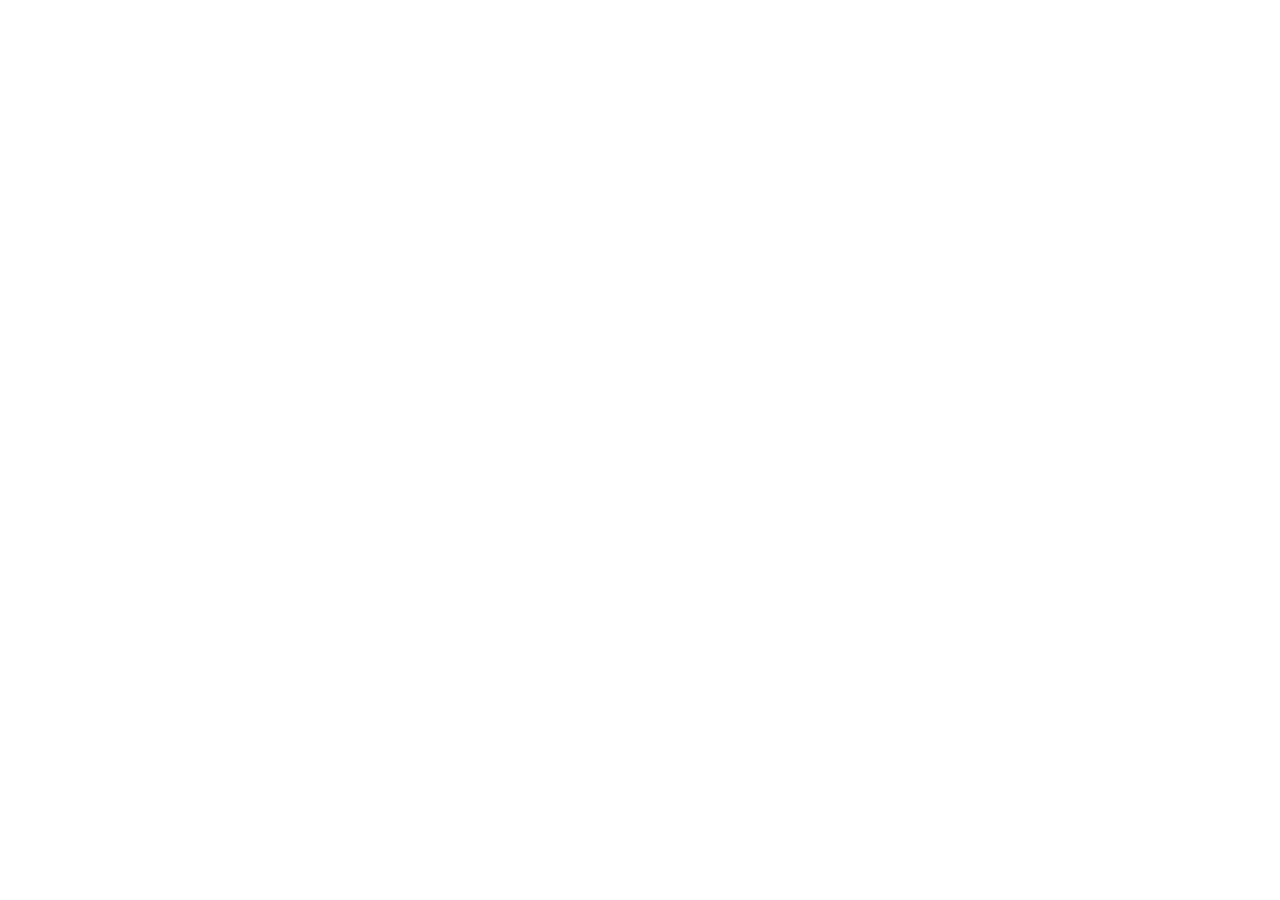
==== index.html @ ccece95f "Rename the app to Spotter Co-Authored-By: Claude Opus 5.5 <noreply@anthropic.com>" ====
<!doctype html>
<html lang="en" data-theme="dark">
<head>
  <meta charset="utf-8">
  <meta name="viewport" content="width=device-width, initial-scale=1, viewport-fit=cover">
  <title>Spotter</title>
  <meta name="description" content="Hypertrophy training log with double progression">
  <meta name="theme-color" content="#262624">
  <meta name="apple-mobile-web-app-capable" content="yes">
  <meta name="mobile-web-app-capable" content="yes">
  <meta name="apple-mobile-web-app-status-bar-style" content="black-translucent">
  <meta name="apple-mobile-web-app-title" content="Spotter">
  <link rel="manifest" href="manifest.webmanifest">
  <link rel="icon" href="icons/icon.svg" type="image/svg+xml">
  <link rel="apple-touch-icon" href="icons/icon-180.png">
  <link rel="stylesheet" href="css/app.css">
</head>
<body>
  <div id="app"></div>
  <script type="module" src="js/app.js"></script>
</body>
</html>
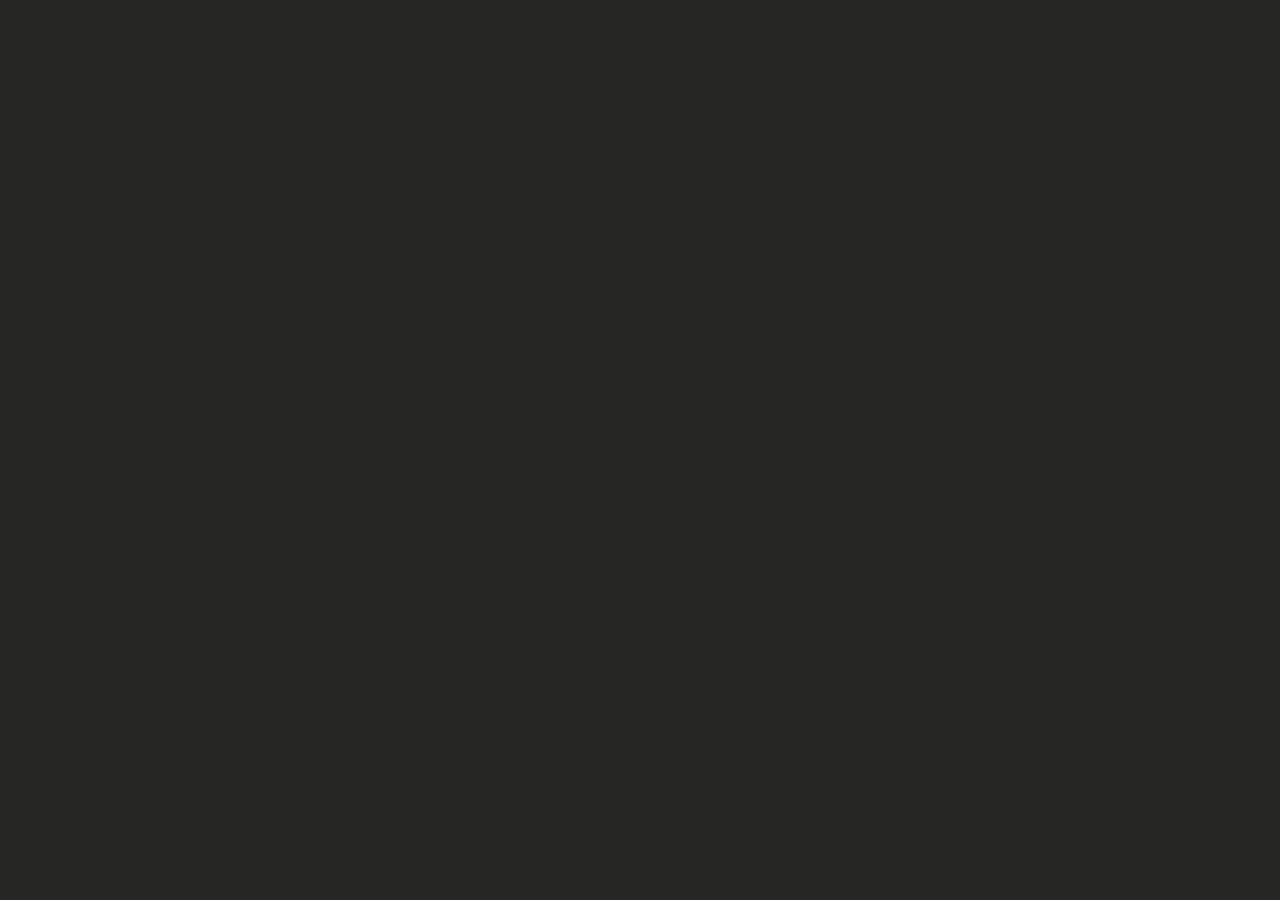
==== commit 4162cb46: "Add splits, strength targets, one-tap logging and red dark theme Splits for one to six days a week (" ====
--- a/index.html
+++ b/index.html
@@ -3,13 +3,13 @@
 <head>
   <meta charset="utf-8">
   <meta name="viewport" content="width=device-width, initial-scale=1, viewport-fit=cover">
-  <title>Spotter</title>
+  <title>Overload</title>
   <meta name="description" content="Hypertrophy training log with double progression">
   <meta name="theme-color" content="#262624">
   <meta name="apple-mobile-web-app-capable" content="yes">
   <meta name="mobile-web-app-capable" content="yes">
   <meta name="apple-mobile-web-app-status-bar-style" content="black-translucent">
-  <meta name="apple-mobile-web-app-title" content="Spotter">
+  <meta name="apple-mobile-web-app-title" content="Overload">
   <link rel="manifest" href="manifest.webmanifest">
   <link rel="icon" href="icons/icon.svg" type="image/svg+xml">
   <link rel="apple-touch-icon" href="icons/icon-180.png">
--- a/css/app.css
+++ b/css/app.css
@@ -0,0 +1,231 @@
+/* Warm neutrals with a red highlight. The red fills buttons and ticks with white text on
+   top; --accent-text is the lighter red used for red text on the page background. */
+:root {
+  --bg: #faf9f5;
+  --nav: #f3f1ea;
+  --surface: #ffffff;
+  --surface-2: #efede5;
+  --line: #e5e2d8;
+  --text: #1f1e1d;
+  --muted: #6f6d66;
+  --accent: #d93d42;
+  --accent-ink: #ffffff;
+  --accent-text: #c2292e;
+  --up: #2b8a3e;
+  --down: #b86200;
+  --return: #1c6fbf;
+  --danger: #c2292e;
+  --radius: 16px;
+  --tabbar: 64px;
+  color-scheme: light;
+}
+@media (prefers-color-scheme: dark) {
+  :root:not([data-theme="light"]) {
+    --bg: #262624; --nav: #1f1e1d; --surface: #30302e; --surface-2: #3b3b38; --line: #43423e;
+    --text: #f5f4ef; --muted: #a6a39a; --accent-text: #f26b6e;
+    --up: #74d68a; --down: #f2a93b; --return: #7cb8f2; --danger: #f26b6e;
+    color-scheme: dark;
+  }
+}
+:root[data-theme="dark"] {
+  --bg: #262624; --nav: #1f1e1d; --surface: #30302e; --surface-2: #3b3b38; --line: #43423e;
+  --text: #f5f4ef; --muted: #a6a39a; --accent-text: #f26b6e;
+  --up: #74d68a; --down: #f2a93b; --return: #7cb8f2; --danger: #f26b6e;
+  color-scheme: dark;
+}
+
+* { box-sizing: border-box; }
+html { -webkit-text-size-adjust: 100%; }
+body {
+  margin: 0;
+  background: var(--bg);
+  color: var(--text);
+  font: 16px/1.4 -apple-system, BlinkMacSystemFont, "SF Pro Text", "Segoe UI", Roboto, sans-serif;
+  -webkit-tap-highlight-color: transparent;
+  overscroll-behavior-y: none;
+}
+button, input, select { font: inherit; color: inherit; }
+button { cursor: pointer; border: 0; background: none; padding: 0; }
+.num { font-variant-numeric: tabular-nums; }
+.muted { color: var(--muted); }
+.small { font-size: 13px; }
+
+/* Layout */
+#app { max-width: 560px; margin: 0 auto; min-height: 100dvh; }
+header.top {
+  position: sticky; top: 0; z-index: 5;
+  padding: calc(env(safe-area-inset-top) + 10px) 16px 10px;
+  background: color-mix(in srgb, var(--bg) 96%, transparent);
+  backdrop-filter: blur(12px); -webkit-backdrop-filter: blur(12px);
+  display: flex; align-items: center; gap: 12px;
+}
+header.top h1 { font-size: 22px; margin: 0; flex: 1; letter-spacing: -0.01em; }
+header.top .back { font-size: 17px; color: var(--accent-text); padding: 8px 8px 8px 0; text-decoration: none; white-space: nowrap; }
+main { padding: 4px 16px calc(var(--tabbar) + env(safe-area-inset-bottom) + 24px); }
+main.workout { padding-bottom: calc(env(safe-area-inset-bottom) + 120px); }
+
+nav.tabs {
+  position: fixed; left: 0; right: 0; bottom: 0; z-index: 10;
+  display: flex; justify-content: center;
+  background: color-mix(in srgb, var(--nav) 94%, transparent);
+  backdrop-filter: blur(12px); -webkit-backdrop-filter: blur(12px);
+  border-top: 1px solid var(--line);
+  padding-bottom: env(safe-area-inset-bottom);
+}
+nav.tabs a {
+  flex: 1; max-width: 112px; height: var(--tabbar);
+  display: flex; flex-direction: column; align-items: center; justify-content: center; gap: 3px;
+  color: var(--muted); text-decoration: none; font-size: 11px; font-weight: 600;
+}
+nav.tabs a.on { color: var(--text); }
+nav.tabs a.on svg { color: var(--accent-text); }
+nav.tabs svg { width: 24px; height: 24px; }
+
+/* Cards and lists */
+.card { background: var(--surface); border-radius: var(--radius); padding: 16px; margin: 12px 0; }
+.card h2 { font-size: 20px; margin: 2px 0 4px; letter-spacing: -0.01em; }
+.eyebrow { font-size: 12px; font-weight: 700; letter-spacing: 0.06em; text-transform: uppercase; color: var(--muted); }
+.row { display: flex; align-items: center; gap: 12px; }
+.grow { flex: 1; min-width: 0; }
+.list { background: var(--surface); border-radius: var(--radius); margin: 12px 0; overflow: hidden; }
+.list > a, .list > div, .list > button {
+  display: flex; align-items: center; gap: 12px; width: 100%; text-align: left;
+  padding: 13px 16px; border-top: 1px solid var(--line); color: inherit; text-decoration: none;
+}
+.list > :first-child { border-top: 0; }
+.list .title { font-weight: 600; }
+.ellipsis { white-space: nowrap; overflow: hidden; text-overflow: ellipsis; }
+.section-title { margin: 22px 4px 6px; }
+
+.btn {
+  display: inline-flex; align-items: center; justify-content: center; gap: 8px;
+  min-height: 48px; padding: 0 20px; border-radius: 14px;
+  background: var(--surface-2); font-weight: 650;
+}
+.btn.primary { background: var(--accent); color: var(--accent-ink); }
+.btn.block { width: 100%; }
+.btn.danger { color: var(--danger); }
+.btn.small { min-height: 36px; padding: 0 14px; font-size: 14px; border-radius: 10px; }
+.chips { display: flex; gap: 8px; overflow-x: auto; padding: 2px 0; scrollbar-width: none; }
+.chips::-webkit-scrollbar { display: none; }
+.chip {
+  flex: none; padding: 8px 14px; border-radius: 999px; background: var(--surface-2);
+  font-size: 14px; font-weight: 600; color: var(--muted);
+}
+.chip.on { background: var(--text); color: var(--bg); }
+
+.badge { display: inline-flex; align-items: center; gap: 4px; font-size: 13px; font-weight: 650; }
+.mode-up { color: var(--up); }
+.mode-down { color: var(--down); }
+.mode-return { color: var(--return); }
+.mode-reps, .mode-new { color: var(--muted); }
+
+.stats { display: grid; grid-template-columns: repeat(3, 1fr); gap: 8px; margin: 12px 0; }
+.stat { background: var(--surface); border-radius: 14px; padding: 12px; }
+.stat b { display: block; font-size: 22px; letter-spacing: -0.02em; }
+.stat span { font-size: 12px; color: var(--muted); }
+
+/* Today */
+.plan-row { display: grid; grid-template-columns: 1fr auto; gap: 2px 12px; padding: 10px 0; border-top: 1px solid var(--line); }
+.plan-row:first-of-type { border-top: 0; }
+.plan-row .target { font-weight: 700; text-align: right; }
+
+/* Workout */
+.ex-card { background: var(--surface); border-radius: var(--radius); margin: 12px 0; overflow: hidden; }
+.ex-card.superset { border-left: 4px solid var(--accent); }
+.ex-head { padding: 14px 16px 8px; }
+.ex-head .name { display: flex; align-items: center; gap: 6px; font-size: 18px; font-weight: 700; text-align: left; }
+.ex-head .name svg { width: 18px; height: 18px; color: var(--muted); flex: none; }
+.ex-head .last { font-size: 13px; color: var(--muted); margin-top: 2px; }
+.ex-head .reason { font-size: 13px; margin-top: 4px; }
+.set { display: grid; grid-template-columns: 1fr 56px; align-items: center; border-top: 1px solid var(--line); }
+.set-main {
+  display: grid; grid-template-columns: 28px 1fr auto; align-items: center; gap: 10px;
+  padding: 10px 0 10px 16px; width: 100%; min-height: 52px; text-align: left;
+}
+.split-row { width: 100%; text-align: left; }
+.set .idx { font-size: 13px; font-weight: 700; color: var(--muted); text-align: center; }
+.set.warm .idx { color: var(--return); }
+.set .val { font-size: 17px; font-weight: 650; }
+.set .rir { font-size: 13px; color: var(--muted); }
+.set .tick {
+  justify-self: center; width: 36px; height: 36px; border-radius: 50%; border: 2px solid var(--line);
+  display: grid; place-items: center;
+}
+.set.done .tick { background: var(--accent); border-color: var(--accent); color: var(--accent-ink); }
+.set.done .val { color: var(--muted); }
+.set .tick svg { width: 18px; height: 18px; }
+.editor { padding: 6px 16px 16px; background: var(--surface-2); border-top: 1px solid var(--line); }
+.editor .fields { display: grid; grid-template-columns: 1fr 1fr; gap: 10px; }
+.stepper { display: grid; grid-template-columns: 44px 1fr 44px; align-items: center; background: var(--surface); border-radius: 12px; }
+.stepper button { height: 48px; font-size: 24px; font-weight: 500; color: var(--muted); }
+.stepper input {
+  width: 100%; min-width: 0; border: 0; background: none; text-align: center;
+  font-size: 22px; font-weight: 700; padding: 0;
+}
+.stepper input:focus { outline: none; }
+.field-label { font-size: 12px; font-weight: 700; color: var(--muted); margin: 8px 2px 4px; text-transform: uppercase; letter-spacing: 0.05em; }
+.rir-chips { display: grid; grid-template-columns: repeat(5, 1fr); gap: 6px; }
+.rir-chips button { height: 40px; border-radius: 10px; background: var(--surface); font-weight: 700; }
+.rir-chips button.on { background: var(--text); color: var(--bg); }
+.editor .btn { margin-top: 12px; }
+.ex-foot { display: flex; gap: 8px; padding: 10px 16px 14px; border-top: 1px solid var(--line); }
+.link-btn { display: flex; justify-content: center; margin: -4px 0; }
+.link-btn button { font-size: 13px; font-weight: 650; color: var(--muted); padding: 6px 12px; border-radius: 999px; background: var(--surface); }
+.link-btn button.on { color: var(--accent-ink); background: var(--accent); }
+.note { width: 100%; border: 1px solid var(--line); background: var(--surface); border-radius: 10px; padding: 10px; font-size: 16px; }
+
+/* Rest timer */
+.timer {
+  position: fixed; left: 0; right: 0; bottom: 0; z-index: 12;
+  padding: 10px 16px calc(env(safe-area-inset-bottom) + 10px);
+  background: var(--nav); border-top: 1px solid var(--line);
+}
+.timer .inner { max-width: 560px; margin: 0 auto; display: flex; align-items: center; gap: 10px; }
+.timer .clock { font-size: 28px; font-weight: 750; letter-spacing: -0.02em; min-width: 82px; }
+.timer .bar { height: 4px; background: var(--surface-2); border-radius: 2px; overflow: hidden; margin: 0 auto 8px; max-width: 560px; }
+.timer .bar div { height: 100%; background: var(--accent); transition: width 0.25s linear; }
+.timer.over .clock { color: var(--up); }
+.timer.flash { animation: flash 0.6s 3; }
+@keyframes flash { 50% { background: var(--accent); } }
+
+/* Sheets */
+.sheet-bg { position: fixed; inset: 0; z-index: 20; background: rgb(0 0 0 / 0.45); display: flex; align-items: flex-end; }
+.sheet {
+  width: 100%; max-width: 560px; margin: 0 auto; max-height: 85dvh; overflow-y: auto;
+  background: var(--bg); border-radius: 20px 20px 0 0; padding: 8px 16px calc(env(safe-area-inset-bottom) + 16px);
+}
+.sheet-bg.center { align-items: center; justify-content: center; padding: 16px; }
+.dialog { width: 100%; max-width: 420px; background: var(--surface); border-radius: 18px; padding: 20px; }
+.dialog p { margin: 0; font-size: 17px; }
+.dialog .note { margin-top: 12px; }
+.sheet .grabber { width: 40px; height: 5px; border-radius: 3px; background: var(--line); margin: 4px auto 10px; }
+.search {
+  width: 100%; border: 0; border-radius: 12px; padding: 12px 14px; background: var(--surface-2); font-size: 16px;
+}
+
+/* Muscles */
+.muscles { display: grid; grid-template-columns: 1fr 1fr; gap: 10px; margin: 12px 0; }
+.muscle { background: var(--surface); border-radius: 14px; padding: 12px; }
+.muscle .head { display: flex; justify-content: space-between; align-items: baseline; }
+.muscle .name { font-weight: 700; text-transform: capitalize; }
+.muscle .meter { position: relative; height: 8px; border-radius: 4px; background: var(--surface-2); margin: 10px 0 6px; overflow: hidden; }
+.muscle .meter div { position: absolute; inset: 0 auto 0 0; background: var(--accent); border-radius: 4px; }
+.status { font-size: 12px; font-weight: 700; }
+.status.fresh { color: var(--down); }
+.status.ready { color: var(--up); }
+.status.due { color: var(--return); }
+
+/* Exercise detail */
+.spark { width: 100%; height: 120px; display: block; }
+.spark path.line { fill: none; stroke: var(--accent-text); stroke-width: 2; }
+.spark path.area { fill: color-mix(in srgb, var(--accent) 22%, transparent); stroke: none; }
+.target-grid { display: grid; grid-template-columns: 1fr 1fr; gap: 10px; }
+
+.toast {
+  position: fixed; left: 50%; transform: translateX(-50%); z-index: 30;
+  bottom: calc(env(safe-area-inset-bottom) + var(--tabbar) + 16px);
+  background: var(--text); color: var(--bg); padding: 10px 16px; border-radius: 12px; font-weight: 600; font-size: 14px;
+  max-width: calc(100vw - 32px);
+}
+.empty { text-align: center; padding: 32px 16px; color: var(--muted); }
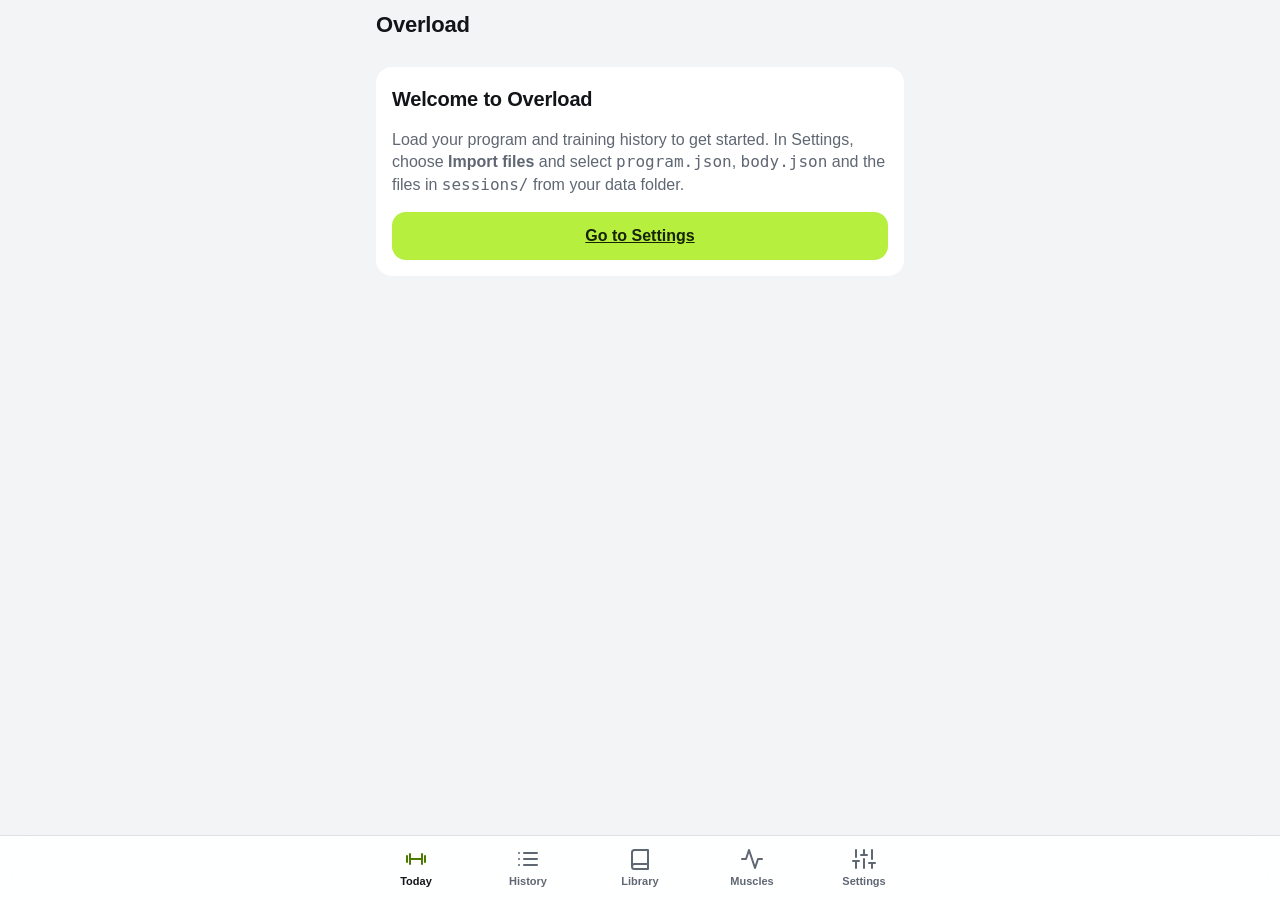
==== commit 4a04c63c: "Overload: offline workout app with double progression Progressive web app for hypertrophy training o" ====
--- a/index.html
+++ b/index.html
@@ -1,11 +1,11 @@
 <!doctype html>
-<html lang="en" data-theme="dark">
+<html lang="en">
 <head>
   <meta charset="utf-8">
   <meta name="viewport" content="width=device-width, initial-scale=1, viewport-fit=cover">
   <title>Overload</title>
   <meta name="description" content="Hypertrophy training log with double progression">
-  <meta name="theme-color" content="#262624">
+  <meta name="theme-color" content="#0c0e11">
   <meta name="apple-mobile-web-app-capable" content="yes">
   <meta name="mobile-web-app-capable" content="yes">
   <meta name="apple-mobile-web-app-status-bar-style" content="black-translucent">
--- a/css/app.css
+++ b/css/app.css
@@ -1,36 +1,33 @@
-/* Warm neutrals with a red highlight. The red fills buttons and ticks with white text on
-   top; --accent-text is the lighter red used for red text on the page background. */
 :root {
-  --bg: #faf9f5;
-  --nav: #f3f1ea;
+  --bg: #f3f4f6;
   --surface: #ffffff;
-  --surface-2: #efede5;
-  --line: #e5e2d8;
-  --text: #1f1e1d;
-  --muted: #6f6d66;
-  --accent: #d93d42;
-  --accent-ink: #ffffff;
-  --accent-text: #c2292e;
+  --surface-2: #eceef2;
+  --line: #dde1e7;
+  --text: #121418;
+  --muted: #5f6773;
+  --accent: #b6ef3e;
+  --accent-ink: #172305;
+  --accent-text: #4a7a00;
   --up: #2b8a3e;
-  --down: #b86200;
-  --return: #1c6fbf;
-  --danger: #c2292e;
+  --down: #d9480f;
+  --return: #1971c2;
+  --danger: #c92a2a;
   --radius: 16px;
   --tabbar: 64px;
   color-scheme: light;
 }
 @media (prefers-color-scheme: dark) {
   :root:not([data-theme="light"]) {
-    --bg: #262624; --nav: #1f1e1d; --surface: #30302e; --surface-2: #3b3b38; --line: #43423e;
-    --text: #f5f4ef; --muted: #a6a39a; --accent-text: #f26b6e;
-    --up: #74d68a; --down: #f2a93b; --return: #7cb8f2; --danger: #f26b6e;
+    --bg: #0c0e11; --surface: #16191e; --surface-2: #20242b; --line: #2b3038;
+    --text: #f1f3f5; --muted: #949ba6; --accent-text: #c3f25a;
+    --up: #69db7c; --down: #ffa94d; --return: #74c0fc; --danger: #ff8787;
     color-scheme: dark;
   }
 }
 :root[data-theme="dark"] {
-  --bg: #262624; --nav: #1f1e1d; --surface: #30302e; --surface-2: #3b3b38; --line: #43423e;
-  --text: #f5f4ef; --muted: #a6a39a; --accent-text: #f26b6e;
-  --up: #74d68a; --down: #f2a93b; --return: #7cb8f2; --danger: #f26b6e;
+  --bg: #0c0e11; --surface: #16191e; --surface-2: #20242b; --line: #2b3038;
+  --text: #f1f3f5; --muted: #949ba6; --accent-text: #c3f25a;
+  --up: #69db7c; --down: #ffa94d; --return: #74c0fc; --danger: #ff8787;
   color-scheme: dark;
 }
 
@@ -67,7 +64,7 @@
 nav.tabs {
   position: fixed; left: 0; right: 0; bottom: 0; z-index: 10;
   display: flex; justify-content: center;
-  background: color-mix(in srgb, var(--nav) 94%, transparent);
+  background: color-mix(in srgb, var(--surface) 92%, transparent);
   backdrop-filter: blur(12px); -webkit-backdrop-filter: blur(12px);
   border-top: 1px solid var(--line);
   padding-bottom: env(safe-area-inset-bottom);
@@ -138,18 +135,16 @@
 .ex-head .name svg { width: 18px; height: 18px; color: var(--muted); flex: none; }
 .ex-head .last { font-size: 13px; color: var(--muted); margin-top: 2px; }
 .ex-head .reason { font-size: 13px; margin-top: 4px; }
-.set { display: grid; grid-template-columns: 1fr 56px; align-items: center; border-top: 1px solid var(--line); }
-.set-main {
-  display: grid; grid-template-columns: 28px 1fr auto; align-items: center; gap: 10px;
-  padding: 10px 0 10px 16px; width: 100%; min-height: 52px; text-align: left;
-}
-.split-row { width: 100%; text-align: left; }
+.set {
+  display: grid; grid-template-columns: 28px 1fr auto 36px; align-items: center; gap: 10px;
+  padding: 10px 16px; border-top: 1px solid var(--line); width: 100%; text-align: left;
+}
 .set .idx { font-size: 13px; font-weight: 700; color: var(--muted); text-align: center; }
 .set.warm .idx { color: var(--return); }
 .set .val { font-size: 17px; font-weight: 650; }
 .set .rir { font-size: 13px; color: var(--muted); }
 .set .tick {
-  justify-self: center; width: 36px; height: 36px; border-radius: 50%; border: 2px solid var(--line);
+  width: 32px; height: 32px; border-radius: 50%; border: 2px solid var(--line);
   display: grid; place-items: center;
 }
 .set.done .tick { background: var(--accent); border-color: var(--accent); color: var(--accent-ink); }
@@ -179,7 +174,7 @@
 .timer {
   position: fixed; left: 0; right: 0; bottom: 0; z-index: 12;
   padding: 10px 16px calc(env(safe-area-inset-bottom) + 10px);
-  background: var(--nav); border-top: 1px solid var(--line);
+  background: var(--surface); border-top: 1px solid var(--line);
 }
 .timer .inner { max-width: 560px; margin: 0 auto; display: flex; align-items: center; gap: 10px; }
 .timer .clock { font-size: 28px; font-weight: 750; letter-spacing: -0.02em; min-width: 82px; }
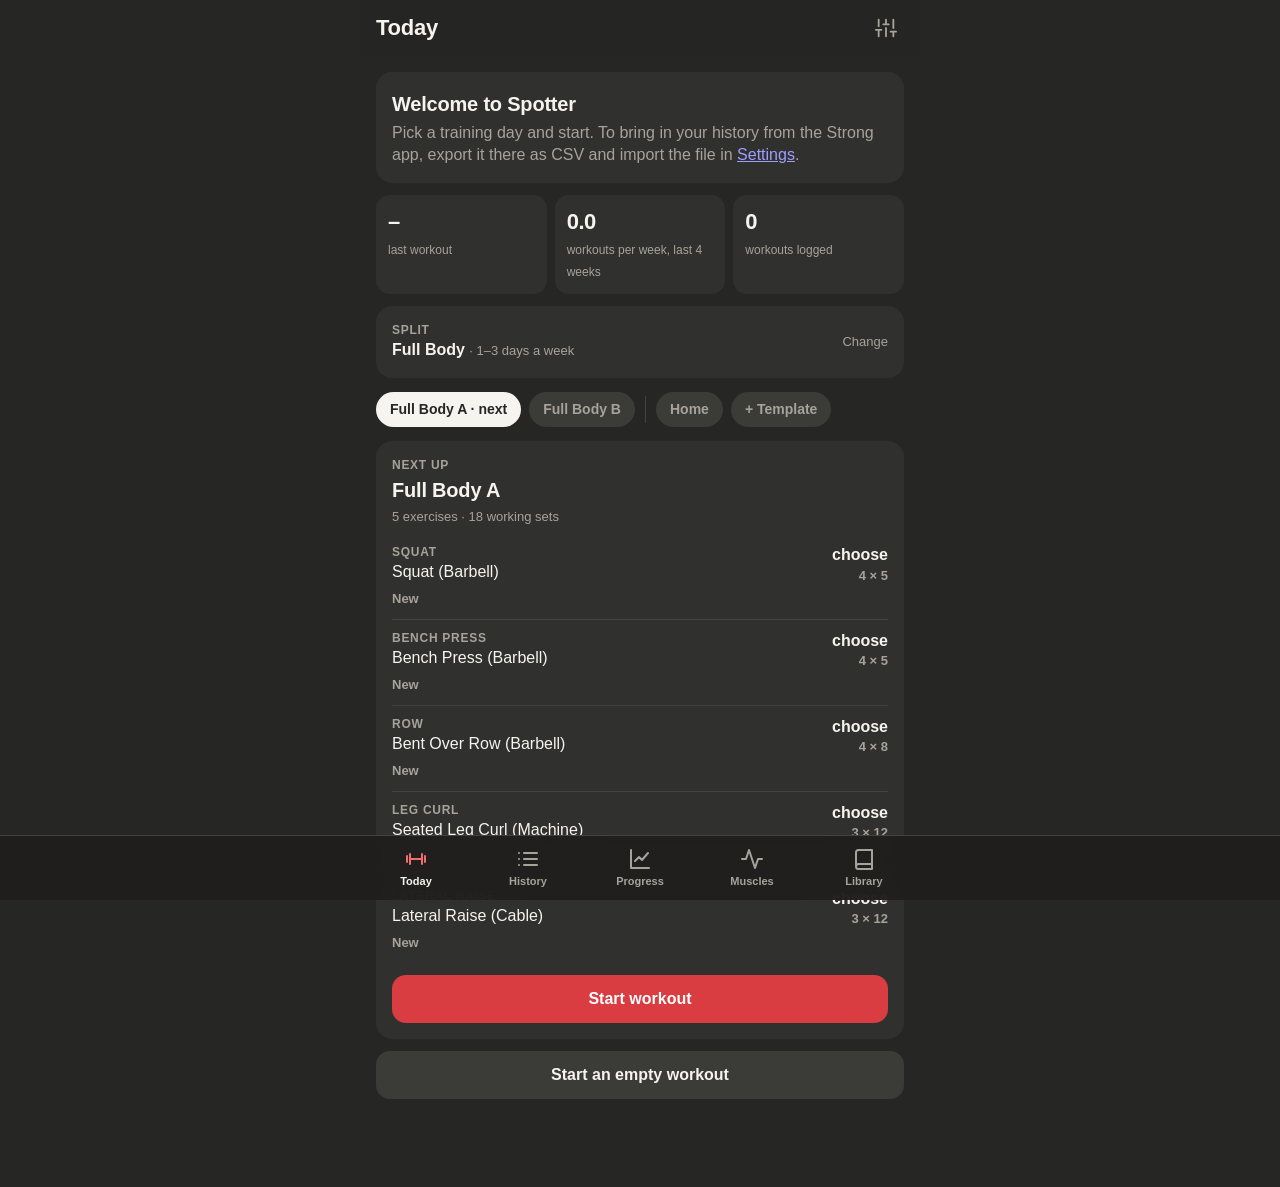
==== commit a721bde1: "Add templates, alternatives, progress dashboard, records and encrypted sync - Built-in splits load f" ====
--- a/index.html
+++ b/index.html
@@ -1,15 +1,16 @@
 <!doctype html>
-<html lang="en">
+<html lang="en" data-theme="dark">
 <head>
   <meta charset="utf-8">
   <meta name="viewport" content="width=device-width, initial-scale=1, viewport-fit=cover">
-  <title>Overload</title>
+  <meta http-equiv="Content-Security-Policy" content="default-src 'self'; script-src 'self'; style-src 'self' 'unsafe-inline'; img-src 'self' data:; connect-src 'self' https://api.github.com; object-src 'none'; base-uri 'none'; form-action 'none'">
+  <title>Spotter</title>
   <meta name="description" content="Hypertrophy training log with double progression">
-  <meta name="theme-color" content="#0c0e11">
+  <meta name="theme-color" content="#262624">
   <meta name="apple-mobile-web-app-capable" content="yes">
   <meta name="mobile-web-app-capable" content="yes">
   <meta name="apple-mobile-web-app-status-bar-style" content="black-translucent">
-  <meta name="apple-mobile-web-app-title" content="Overload">
+  <meta name="apple-mobile-web-app-title" content="Spotter">
   <link rel="manifest" href="manifest.webmanifest">
   <link rel="icon" href="icons/icon.svg" type="image/svg+xml">
   <link rel="apple-touch-icon" href="icons/icon-180.png">
--- a/css/app.css
+++ b/css/app.css
@@ -1,33 +1,36 @@
+/* Warm neutrals with a red highlight. The red fills buttons and ticks with white text on
+   top; --accent-text is the lighter red used for red text on the page background. */
 :root {
-  --bg: #f3f4f6;
+  --bg: #faf9f5;
+  --nav: #f3f1ea;
   --surface: #ffffff;
-  --surface-2: #eceef2;
-  --line: #dde1e7;
-  --text: #121418;
-  --muted: #5f6773;
-  --accent: #b6ef3e;
-  --accent-ink: #172305;
-  --accent-text: #4a7a00;
+  --surface-2: #efede5;
+  --line: #e5e2d8;
+  --text: #1f1e1d;
+  --muted: #6f6d66;
+  --accent: #d93d42;
+  --accent-ink: #ffffff;
+  --accent-text: #c2292e;
   --up: #2b8a3e;
-  --down: #d9480f;
-  --return: #1971c2;
-  --danger: #c92a2a;
+  --down: #b86200;
+  --return: #1c6fbf;
+  --danger: #c2292e;
   --radius: 16px;
   --tabbar: 64px;
   color-scheme: light;
 }
 @media (prefers-color-scheme: dark) {
   :root:not([data-theme="light"]) {
-    --bg: #0c0e11; --surface: #16191e; --surface-2: #20242b; --line: #2b3038;
-    --text: #f1f3f5; --muted: #949ba6; --accent-text: #c3f25a;
-    --up: #69db7c; --down: #ffa94d; --return: #74c0fc; --danger: #ff8787;
+    --bg: #262624; --nav: #1f1e1d; --surface: #30302e; --surface-2: #3b3b38; --line: #43423e;
+    --text: #f5f4ef; --muted: #a6a39a; --accent-text: #f26b6e;
+    --up: #74d68a; --down: #f2a93b; --return: #7cb8f2; --danger: #f26b6e;
     color-scheme: dark;
   }
 }
 :root[data-theme="dark"] {
-  --bg: #0c0e11; --surface: #16191e; --surface-2: #20242b; --line: #2b3038;
-  --text: #f1f3f5; --muted: #949ba6; --accent-text: #c3f25a;
-  --up: #69db7c; --down: #ffa94d; --return: #74c0fc; --danger: #ff8787;
+  --bg: #262624; --nav: #1f1e1d; --surface: #30302e; --surface-2: #3b3b38; --line: #43423e;
+  --text: #f5f4ef; --muted: #a6a39a; --accent-text: #f26b6e;
+  --up: #74d68a; --down: #f2a93b; --return: #7cb8f2; --danger: #f26b6e;
   color-scheme: dark;
 }
 
@@ -64,7 +67,7 @@
 nav.tabs {
   position: fixed; left: 0; right: 0; bottom: 0; z-index: 10;
   display: flex; justify-content: center;
-  background: color-mix(in srgb, var(--surface) 92%, transparent);
+  background: color-mix(in srgb, var(--nav) 94%, transparent);
   backdrop-filter: blur(12px); -webkit-backdrop-filter: blur(12px);
   border-top: 1px solid var(--line);
   padding-bottom: env(safe-area-inset-bottom);
@@ -135,23 +138,24 @@
 .ex-head .name svg { width: 18px; height: 18px; color: var(--muted); flex: none; }
 .ex-head .last { font-size: 13px; color: var(--muted); margin-top: 2px; }
 .ex-head .reason { font-size: 13px; margin-top: 4px; }
-.set {
-  display: grid; grid-template-columns: 28px 1fr auto 36px; align-items: center; gap: 10px;
-  padding: 10px 16px; border-top: 1px solid var(--line); width: 100%; text-align: left;
-}
+.set { display: grid; grid-template-columns: 1fr 56px; align-items: center; border-top: 1px solid var(--line); }
+.set-main {
+  display: grid; grid-template-columns: 28px 1fr auto; align-items: center; gap: 10px;
+  padding: 10px 0 10px 16px; width: 100%; min-height: 52px; text-align: left;
+}
+.split-row { width: 100%; text-align: left; }
 .set .idx { font-size: 13px; font-weight: 700; color: var(--muted); text-align: center; }
 .set.warm .idx { color: var(--return); }
 .set .val { font-size: 17px; font-weight: 650; }
 .set .rir { font-size: 13px; color: var(--muted); }
 .set .tick {
-  width: 32px; height: 32px; border-radius: 50%; border: 2px solid var(--line);
+  justify-self: center; width: 36px; height: 36px; border-radius: 50%; border: 2px solid var(--line);
   display: grid; place-items: center;
 }
 .set.done .tick { background: var(--accent); border-color: var(--accent); color: var(--accent-ink); }
 .set.done .val { color: var(--muted); }
 .set .tick svg { width: 18px; height: 18px; }
 .editor { padding: 6px 16px 16px; background: var(--surface-2); border-top: 1px solid var(--line); }
-.editor .fields { display: grid; grid-template-columns: 1fr 1fr; gap: 10px; }
 .stepper { display: grid; grid-template-columns: 44px 1fr 44px; align-items: center; background: var(--surface); border-radius: 12px; }
 .stepper button { height: 48px; font-size: 24px; font-weight: 500; color: var(--muted); }
 .stepper input {
@@ -174,7 +178,7 @@
 .timer {
   position: fixed; left: 0; right: 0; bottom: 0; z-index: 12;
   padding: 10px 16px calc(env(safe-area-inset-bottom) + 10px);
-  background: var(--surface); border-top: 1px solid var(--line);
+  background: var(--nav); border-top: 1px solid var(--line);
 }
 .timer .inner { max-width: 560px; margin: 0 auto; display: flex; align-items: center; gap: 10px; }
 .timer .clock { font-size: 28px; font-weight: 750; letter-spacing: -0.02em; min-width: 82px; }
@@ -211,11 +215,78 @@
 .status.ready { color: var(--up); }
 .status.due { color: var(--return); }
 
+/* Charts: thin accent marks on recessive hairline grids */
+.chart { width: 100%; display: block; margin: 8px 0 4px; overflow: visible; }
+.chart .grid { stroke: var(--line); stroke-width: 1; }
+.chart .axis { fill: var(--muted); font-size: 10px; }
+.chart .label { fill: var(--text); font-size: 11px; font-weight: 700; }
+.chart .line, .spark .line { fill: none; stroke: var(--accent); stroke-width: 2; stroke-linejoin: round; stroke-linecap: round; }
+.chart .area { fill: color-mix(in srgb, var(--accent) 12%, transparent); }
+.chart .dot, .spark .dot { fill: var(--accent); stroke: var(--surface); stroke-width: 2; }
+.chart .bar { fill: color-mix(in srgb, var(--accent) 50%, var(--surface)); }
+.chart .bar.now { fill: var(--accent); }
+.chart .hit { fill: transparent; }
+.spark { width: 100%; height: 32px; display: block; margin-top: 6px; overflow: visible; }
+.tiles { display: grid; grid-template-columns: 1fr 1fr; gap: 8px; margin-top: 10px; }
+.tile { background: var(--surface-2); border-radius: 12px; padding: 10px; text-align: left; min-width: 0; border: 2px solid transparent; }
+.tile.on { border-color: var(--accent); }
+.tile-name { color: var(--muted); font-weight: 600; }
+.tile-value { font-size: 20px; letter-spacing: -0.02em; }
+.heatmap { display: grid; gap: 3px; align-items: center; }
+.hm-label { font-size: 12px; color: var(--muted); text-transform: capitalize; }
+.hm-cell { aspect-ratio: 1; border-radius: 3px; background: var(--surface-2); }
+.hm-cell.s1 { background: color-mix(in srgb, var(--accent) 28%, var(--surface-2)); }
+.hm-cell.s2 { background: color-mix(in srgb, var(--accent) 50%, var(--surface-2)); }
+.hm-cell.s3 { background: color-mix(in srgb, var(--accent) 75%, var(--surface-2)); }
+.hm-cell.s4 { background: var(--accent); }
+.hm-legend { display: flex; align-items: center; gap: 4px; margin-top: 10px; }
+.hm-legend i { width: 12px; height: 12px; display: inline-block; }
+.tip {
+  position: absolute; z-index: 40; pointer-events: none; max-width: 240px;
+  background: var(--text); color: var(--bg); padding: 6px 10px; border-radius: 8px; font-size: 13px; font-weight: 600;
+}
+
 /* Exercise detail */
-.spark { width: 100%; height: 120px; display: block; }
-.spark path.line { fill: none; stroke: var(--accent-text); stroke-width: 2; }
-.spark path.area { fill: color-mix(in srgb, var(--accent) 22%, transparent); stroke: none; }
 .target-grid { display: grid; grid-template-columns: 1fr 1fr; gap: 10px; }
+.stats.two { grid-template-columns: 1fr 1fr; }
+.stats.two .stat b { font-size: 20px; margin: 2px 0; }
+
+/* History */
+.card.hist { display: block; color: inherit; text-decoration: none; }
+.hist-meta { margin: 2px 0 8px; }
+.hist-line { display: flex; justify-content: space-between; gap: 12px; font-size: 14px; padding: 3px 0; border-top: 1px solid var(--line); }
+.pr-badge {
+  font-size: 12px; font-weight: 700; color: var(--accent-text); white-space: nowrap;
+  background: color-mix(in srgb, var(--accent) 15%, transparent); padding: 3px 8px; border-radius: 999px;
+}
+.pr-tags { display: flex; flex-wrap: wrap; gap: 6px; margin-top: 6px; }
+.pr-strip { margin: -4px 0 12px; font-size: 14px; font-weight: 700; color: var(--accent-text); }
+.fields { display: grid; grid-template-columns: 1fr 1fr; gap: 10px; }
+.edit-set {
+  display: grid; grid-template-columns: 30px minmax(0, 1fr) auto minmax(0, 1fr) auto minmax(0, 0.7fr) 32px;
+  align-items: center; gap: 6px; padding: 6px 12px; border-top: 1px solid var(--line); font-size: 13px;
+}
+.edit-set .cell {
+  width: 100%; min-width: 0; border: 0; border-radius: 8px; background: var(--surface-2);
+  padding: 8px 4px; text-align: center; font-size: 16px; font-weight: 650;
+}
+.idx-btn { height: 30px; border-radius: 8px; font-size: 13px; font-weight: 700; color: var(--muted); background: var(--surface-2); }
+.idx-btn.warm { color: var(--return); }
+
+/* Templates and small controls */
+.icon-btn { display: grid; place-items: center; width: 36px; height: 36px; border-radius: 10px; color: var(--muted); flex: none; }
+.icon-btn svg { width: 22px; height: 22px; }
+.icon-btn:disabled { opacity: 0.3; }
+.chip-gap { flex: none; width: 1px; background: var(--line); margin: 4px 2px; }
+.chip.small { padding: 5px 10px; font-size: 12px; }
+.alts { margin-top: 10px; }
+.stall { color: var(--down); margin-top: 8px; }
+.tpl-row { display: flex !important; gap: 8px !important; padding: 8px 8px 8px 16px !important; }
+.tpl-name { text-align: left; font-weight: 600; }
+.mini-stepper { display: flex; align-items: center; gap: 2px; background: var(--surface-2); border-radius: 10px; }
+.mini-stepper button { width: 32px; height: 32px; font-size: 18px; color: var(--muted); }
+.mini-stepper span { min-width: 18px; text-align: center; font-weight: 700; }
+.muscle.minor .meter div { background: color-mix(in srgb, var(--accent) 55%, var(--surface-2)); }
 
 .toast {
   position: fixed; left: 50%; transform: translateX(-50%); z-index: 30;
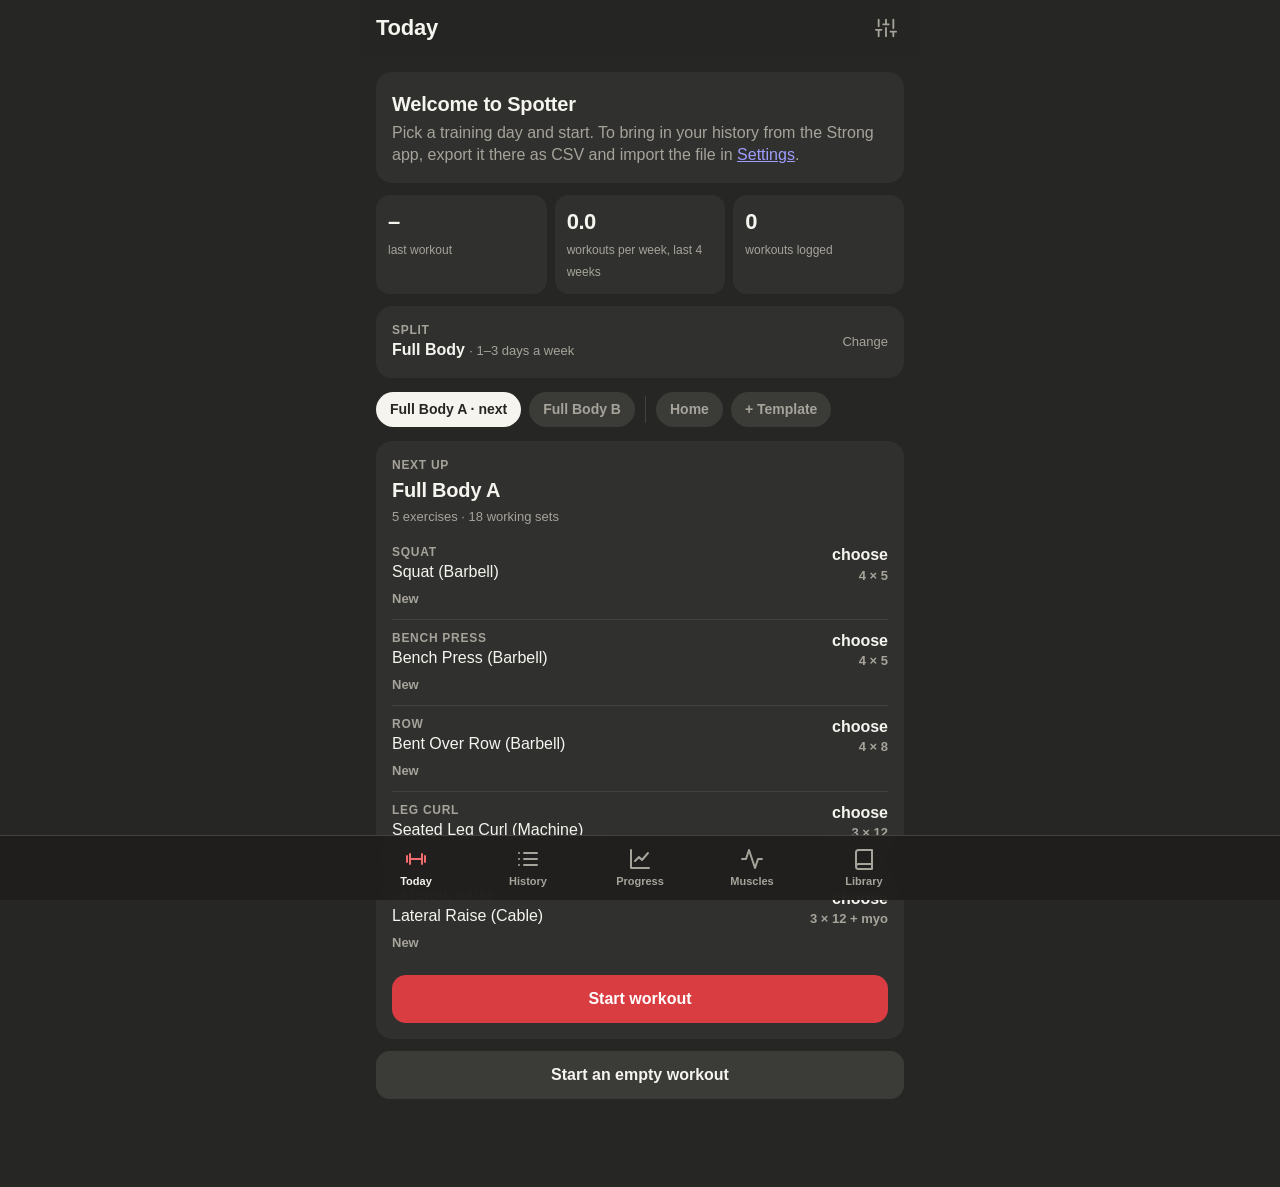
==== commit ef86595f: "Add exercise proposals, finishers, weighted variants and safety checks - Proposals on exercise cards" ====
--- a/index.html
+++ b/index.html
@@ -5,6 +5,7 @@
   <meta name="viewport" content="width=device-width, initial-scale=1, viewport-fit=cover">
   <meta http-equiv="Content-Security-Policy" content="default-src 'self'; script-src 'self'; style-src 'self' 'unsafe-inline'; img-src 'self' data:; connect-src 'self' https://api.github.com; object-src 'none'; base-uri 'none'; form-action 'none'">
   <title>Spotter</title>
+  <meta name="referrer" content="no-referrer">
   <meta name="description" content="Hypertrophy training log with double progression">
   <meta name="theme-color" content="#262624">
   <meta name="apple-mobile-web-app-capable" content="yes">
--- a/css/app.css
+++ b/css/app.css
@@ -146,6 +146,7 @@
 .split-row { width: 100%; text-align: left; }
 .set .idx { font-size: 13px; font-weight: 700; color: var(--muted); text-align: center; }
 .set.warm .idx { color: var(--return); }
+.set.fin .idx, .idx-btn.fin { color: var(--accent-text); }
 .set .val { font-size: 17px; font-weight: 650; }
 .set .rir { font-size: 13px; color: var(--muted); }
 .set .tick {
@@ -168,7 +169,8 @@
 .rir-chips button { height: 40px; border-radius: 10px; background: var(--surface); font-weight: 700; }
 .rir-chips button.on { background: var(--text); color: var(--bg); }
 .editor .btn { margin-top: 12px; }
-.ex-foot { display: flex; gap: 8px; padding: 10px 16px 14px; border-top: 1px solid var(--line); }
+.ex-foot { display: flex; flex-wrap: wrap; gap: 8px; padding: 10px 16px 14px; border-top: 1px solid var(--line); }
+.ex-foot .btn { white-space: nowrap; padding: 0 12px; }
 .link-btn { display: flex; justify-content: center; margin: -4px 0; }
 .link-btn button { font-size: 13px; font-weight: 650; color: var(--muted); padding: 6px 12px; border-radius: 999px; background: var(--surface); }
 .link-btn button.on { color: var(--accent-ink); background: var(--accent); }
@@ -280,7 +282,10 @@
 .chip-gap { flex: none; width: 1px; background: var(--line); margin: 4px 2px; }
 .chip.small { padding: 5px 10px; font-size: 12px; }
 .alts { margin-top: 10px; }
-.stall { color: var(--down); margin-top: 8px; }
+.proposal { margin-top: 10px; padding: 10px 12px; border-radius: 12px; background: color-mix(in srgb, var(--accent) 10%, var(--surface-2)); }
+.proposal .row { margin-top: 8px; gap: 8px; }
+.card.proposal { margin: 12px 0; }
+.card.proposal .btn { flex: none; }
 .tpl-row { display: flex !important; gap: 8px !important; padding: 8px 8px 8px 16px !important; }
 .tpl-name { text-align: left; font-weight: 600; }
 .mini-stepper { display: flex; align-items: center; gap: 2px; background: var(--surface-2); border-radius: 10px; }
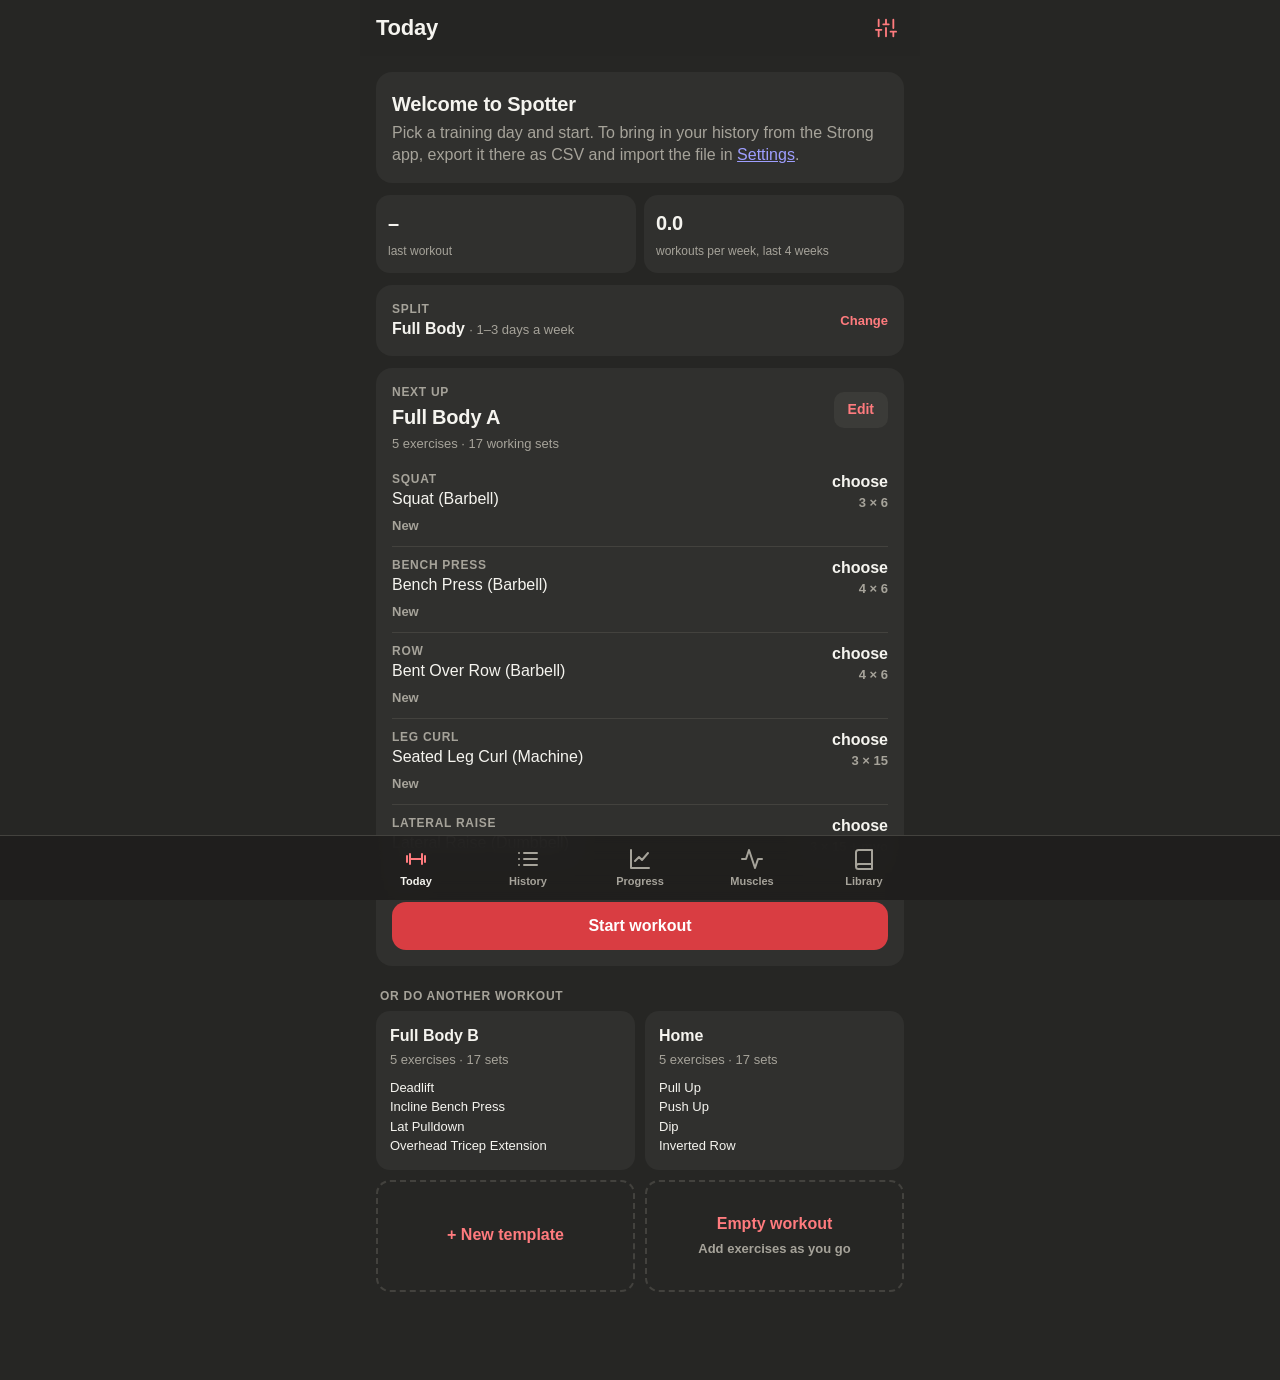
==== commit 829ad2d3: "Connect rest notifications to the push server Co-Authored-By: Claude Opus 5.5 <noreply@anthropic.com" ====
--- a/index.html
+++ b/index.html
@@ -3,7 +3,7 @@
 <head>
   <meta charset="utf-8">
   <meta name="viewport" content="width=device-width, initial-scale=1, viewport-fit=cover">
-  <meta http-equiv="Content-Security-Policy" content="default-src 'self'; script-src 'self'; style-src 'self' 'unsafe-inline'; img-src 'self' data:; connect-src 'self' https://api.github.com; object-src 'none'; base-uri 'none'; form-action 'none'">
+  <meta http-equiv="Content-Security-Policy" content="default-src 'self'; script-src 'self'; style-src 'self' 'unsafe-inline'; img-src 'self' data:; connect-src 'self' https://api.github.com https://spotter-push.spotter-jvhulst.workers.dev; object-src 'none'; base-uri 'none'; form-action 'none'">
   <title>Spotter</title>
   <meta name="referrer" content="no-referrer">
   <meta name="description" content="Hypertrophy training log with double progression">
--- a/css/app.css
+++ b/css/app.css
@@ -1,5 +1,6 @@
 /* Warm neutrals with a red highlight. The red fills buttons and ticks with white text on
-   top; --accent-text is the lighter red used for red text on the page background. */
+   top; --accent-text is the lighter red used for red text on the page background, and --chart
+   the bright red of chart marks. */
 :root {
   --bg: #faf9f5;
   --nav: #f3f1ea;
@@ -11,6 +12,7 @@
   --accent: #d93d42;
   --accent-ink: #ffffff;
   --accent-text: #c2292e;
+  --chart: #e5484d;
   --up: #2b8a3e;
   --down: #b86200;
   --return: #1c6fbf;
@@ -22,16 +24,34 @@
 @media (prefers-color-scheme: dark) {
   :root:not([data-theme="light"]) {
     --bg: #262624; --nav: #1f1e1d; --surface: #30302e; --surface-2: #3b3b38; --line: #43423e;
-    --text: #f5f4ef; --muted: #a6a39a; --accent-text: #f26b6e;
+    --text: #f5f4ef; --muted: #a6a39a; --accent-text: #ff7b7e; --chart: #ff6b6f;
     --up: #74d68a; --down: #f2a93b; --return: #7cb8f2; --danger: #f26b6e;
     color-scheme: dark;
   }
 }
 :root[data-theme="dark"] {
   --bg: #262624; --nav: #1f1e1d; --surface: #30302e; --surface-2: #3b3b38; --line: #43423e;
-  --text: #f5f4ef; --muted: #a6a39a; --accent-text: #f26b6e;
+  --text: #f5f4ef; --muted: #a6a39a; --accent-text: #ff7b7e; --chart: #ff6b6f;
   --up: #74d68a; --down: #f2a93b; --return: #7cb8f2; --danger: #f26b6e;
   color-scheme: dark;
+}
+
+/* Accent colors other than the default red, chosen in Settings. The script sets data-accent and
+   --accent (the ACCENTS of views/settings.js) on the root element; the text and chart shades
+   derive from --accent, darker on the light theme and lighter on the dark one. */
+:root[data-accent] {
+  --accent-text: color-mix(in srgb, var(--accent) 82%, black);
+  --chart: color-mix(in srgb, var(--accent) 92%, white);
+}
+@media (prefers-color-scheme: dark) {
+  :root[data-accent]:not([data-theme="light"]) {
+    --accent-text: color-mix(in srgb, var(--accent) 55%, white);
+    --chart: color-mix(in srgb, var(--accent) 80%, white);
+  }
+}
+:root[data-accent][data-theme="dark"] {
+  --accent-text: color-mix(in srgb, var(--accent) 55%, white);
+  --chart: color-mix(in srgb, var(--accent) 80%, white);
 }
 
 * { box-sizing: border-box; }
@@ -63,6 +83,23 @@
 header.top .back { font-size: 17px; color: var(--accent-text); padding: 8px 8px 8px 0; text-decoration: none; white-space: nowrap; }
 main { padding: 4px 16px calc(var(--tabbar) + env(safe-area-inset-bottom) + 24px); }
 main.workout { padding-bottom: calc(env(safe-area-inset-bottom) + 120px); }
+.has-mini main { padding-bottom: calc(var(--tabbar) + env(safe-area-inset-bottom) + 96px); }
+
+.mini {
+  position: fixed; left: 8px; right: 8px; z-index: 11;
+  bottom: calc(var(--tabbar) + env(safe-area-inset-bottom) + 8px);
+  display: flex; align-items: center; gap: 12px; padding: 10px 12px 10px 16px;
+  border-radius: 16px; background: var(--surface); border: 1px solid var(--accent);
+  box-shadow: 0 6px 24px rgba(0, 0, 0, 0.35); color: var(--text); text-decoration: none;
+}
+
+.grip { display: grid; place-items: center; width: 36px; height: 36px; margin-left: -8px; border-radius: 10px; color: var(--muted); flex: none; touch-action: none; cursor: grab; }
+.grip svg { width: 22px; height: 22px; }
+.reordering { user-select: none; -webkit-user-select: none; }
+.reordering .link-btn, .reordering .ex-card > :not(.ex-head), .reordering .ex-head > :not(:first-child) { display: none; }
+.reordering .ex-card { margin-bottom: 8px; }
+.reordering .tpl-opts { display: none; }
+.reordering .dragging { background: var(--surface-2); outline: 2px solid var(--accent); box-shadow: 0 8px 24px rgba(0, 0, 0, 0.4); }
 
 nav.tabs {
   position: fixed; left: 0; right: 0; bottom: 0; z-index: 10;
@@ -84,6 +121,11 @@
 /* Cards and lists */
 .card { background: var(--surface); border-radius: var(--radius); padding: 16px; margin: 12px 0; }
 .card h2 { font-size: 20px; margin: 2px 0 4px; letter-spacing: -0.01em; }
+.cue-photos { display: grid; grid-template-columns: 1fr 1fr; gap: 8px; }
+.cue-photos img { width: 100%; aspect-ratio: 3 / 2; object-fit: cover; border-radius: 10px; background: var(--surface-2); }
+.cues summary { margin-top: 12px; font-weight: 650; color: var(--accent-text); cursor: pointer; }
+.cues ol { margin: 8px 0 0; padding-left: 20px; line-height: 1.45; }
+.cues li { margin-bottom: 6px; }
 .eyebrow { font-size: 12px; font-weight: 700; letter-spacing: 0.06em; text-transform: uppercase; color: var(--muted); }
 .row { display: flex; align-items: center; gap: 12px; }
 .grow { flex: 1; min-width: 0; }
@@ -100,7 +142,7 @@
 .btn {
   display: inline-flex; align-items: center; justify-content: center; gap: 8px;
   min-height: 48px; padding: 0 20px; border-radius: 14px;
-  background: var(--surface-2); font-weight: 650;
+  background: var(--surface-2); font-weight: 650; color: var(--accent-text);
 }
 .btn.primary { background: var(--accent); color: var(--accent-ink); }
 .btn.block { width: 100%; }
@@ -110,10 +152,13 @@
 .chips::-webkit-scrollbar { display: none; }
 .chip {
   flex: none; padding: 8px 14px; border-radius: 999px; background: var(--surface-2);
-  font-size: 14px; font-weight: 600; color: var(--muted);
+  font-size: 14px; font-weight: 600; color: var(--text);
 }
 .chip.on { background: var(--text); color: var(--bg); }
-
+.chip:disabled { opacity: 0.4; }
+/* An accent choice is filled with its color (--swatch); the chosen one is white with a ring. */
+.chip.swatch { background: var(--swatch); color: #fff; box-shadow: 0 0 0 2px transparent; }
+.chip.swatch.on { background: #fff; color: var(--swatch); box-shadow: 0 0 0 2px var(--swatch); }
 .badge { display: inline-flex; align-items: center; gap: 4px; font-size: 13px; font-weight: 650; }
 .mode-up { color: var(--up); }
 .mode-down { color: var(--down); }
@@ -135,44 +180,83 @@
 .ex-card.superset { border-left: 4px solid var(--accent); }
 .ex-head { padding: 14px 16px 8px; }
 .ex-head .name { display: flex; align-items: center; gap: 6px; font-size: 18px; font-weight: 700; text-align: left; }
-.ex-head .name svg { width: 18px; height: 18px; color: var(--muted); flex: none; }
+.ex-head .name svg { width: 18px; height: 18px; color: var(--accent-text); flex: none; }
 .ex-head .last { font-size: 13px; color: var(--muted); margin-top: 2px; }
 .ex-head .reason { font-size: 13px; margin-top: 4px; }
-.set { display: grid; grid-template-columns: 1fr 56px; align-items: center; border-top: 1px solid var(--line); }
+.set {
+  position: relative; overflow: hidden; display: grid; grid-template-columns: 48px minmax(0, 1fr) 14px minmax(0, 0.8fr) 62px 52px;
+  align-items: center; min-height: 54px; border-top: 1px solid var(--line); background: var(--surface);
+}
+.set.static { display: block; }
 .set-main {
-  display: grid; grid-template-columns: 28px 1fr auto; align-items: center; gap: 10px;
-  padding: 10px 0 10px 16px; width: 100%; min-height: 52px; text-align: left;
-}
+  display: grid; grid-template-columns: 28px 1fr auto auto; align-items: center; gap: 10px;
+  padding: 10px 16px; width: 100%; min-height: 48px; text-align: left;
+}
+.set .e1rm { min-width: 64px; text-align: right; font-size: 13px; color: var(--muted); }
+.best { display: flex; flex-wrap: wrap; gap: 4px 14px; margin-top: 4px; color: var(--muted); }
+.pr-val { color: var(--accent-text); font-weight: 700; }
+.well-done { text-align: center; padding: 28px 0 8px; }
+.well-done h2 { font-size: 30px; letter-spacing: -0.02em; margin: 0 0 6px; }
+.well-done p { margin: 0; color: var(--muted); }
+a.btn { text-decoration: none; }
+.set > :not(.swipe-del) { transition: transform 0.2s; }
+.set.swiped > :not(.swipe-del) { transform: translateX(-96px); }
+.set .cell {
+  width: 100%; min-width: 0; height: 40px; border: 0; border-radius: 10px; background: var(--surface-2);
+  text-align: center; font-size: 17px; font-weight: 700; color: var(--text);
+}
+.set .cell:focus { outline: 2px solid var(--accent); }
+.set .cell.fresh { color: var(--muted); }
+.set.done .cell { background: transparent; }
+.set .times { text-align: center; color: var(--muted); font-size: 14px; }
+.rir-btn { justify-self: center; font-size: 13px; font-weight: 700; color: var(--accent-text); padding: 8px 4px; }
+.swipe-del {
+  position: absolute; top: 0; bottom: 0; right: 0; width: 96px; transform: translateX(100%); transition: transform 0.2s;
+  background: var(--danger); color: #fff; font-weight: 700;
+}
+.swiped .swipe-del { transform: none; }
+.list > .weigh { position: relative; overflow: hidden; }
+.weigh > :not(.swipe-del) { transition: transform 0.2s; }
+.weigh.swiped > :not(.swipe-del) { transform: translateX(-96px); }
+.set-type {
+  justify-self: center; min-width: 32px; height: 28px; padding: 0 6px; border-radius: 8px;
+  font-size: 13px; font-weight: 750; color: var(--text); background: var(--surface-2);
+}
+.set.t-warmup .set-type { color: var(--return); }
+.set.t-drop .set-type, .set.t-myo .set-type, .idx-btn.fin { color: var(--accent-text); }
+.set.next { box-shadow: inset 3px 0 0 var(--accent); }
 .split-row { width: 100%; text-align: left; }
 .set .idx { font-size: 13px; font-weight: 700; color: var(--muted); text-align: center; }
 .set.warm .idx { color: var(--return); }
-.set.fin .idx, .idx-btn.fin { color: var(--accent-text); }
+.set.fin .idx { color: var(--accent-text); }
 .set .val { font-size: 17px; font-weight: 650; }
 .set .rir { font-size: 13px; color: var(--muted); }
 .set .tick {
-  justify-self: center; width: 36px; height: 36px; border-radius: 50%; border: 2px solid var(--line);
+  justify-self: center; width: 36px; height: 36px; border-radius: 50%; border: 2px solid color-mix(in srgb, var(--accent-text) 75%, var(--line));
   display: grid; place-items: center;
 }
 .set.done .tick { background: var(--accent); border-color: var(--accent); color: var(--accent-ink); }
 .set.done .val { color: var(--muted); }
 .set .tick svg { width: 18px; height: 18px; }
-.editor { padding: 6px 16px 16px; background: var(--surface-2); border-top: 1px solid var(--line); }
 .stepper { display: grid; grid-template-columns: 44px 1fr 44px; align-items: center; background: var(--surface); border-radius: 12px; }
-.stepper button { height: 48px; font-size: 24px; font-weight: 500; color: var(--muted); }
+.stepper button { height: 48px; font-size: 24px; font-weight: 500; color: var(--accent-text); }
 .stepper input {
   width: 100%; min-width: 0; border: 0; background: none; text-align: center;
   font-size: 22px; font-weight: 700; padding: 0;
 }
 .stepper input:focus { outline: none; }
 .field-label { font-size: 12px; font-weight: 700; color: var(--muted); margin: 8px 2px 4px; text-transform: uppercase; letter-spacing: 0.05em; }
-.rir-chips { display: grid; grid-template-columns: repeat(5, 1fr); gap: 6px; }
-.rir-chips button { height: 40px; border-radius: 10px; background: var(--surface); font-weight: 700; }
-.rir-chips button.on { background: var(--text); color: var(--bg); }
-.editor .btn { margin-top: 12px; }
-.ex-foot { display: flex; flex-wrap: wrap; gap: 8px; padding: 10px 16px 14px; border-top: 1px solid var(--line); }
-.ex-foot .btn { white-space: nowrap; padding: 0 12px; }
+.add-set { display: block; width: 100%; padding: 12px 16px; border-top: 1px solid var(--line); text-align: left; font-weight: 650; color: var(--accent-text); }
+.bw-row { display: flex; align-items: center; gap: 10px; margin: 8px 0 4px; padding: 8px 14px; border-radius: 14px; background: var(--surface); }
+.bw-row input { width: 72px; border: 0; border-radius: 10px; padding: 8px; background: var(--surface-2); text-align: center; font-size: 17px; font-weight: 700; }
+.text-actions { margin-top: 10px; }
+button.link { padding: 10px 4px; font-weight: 650; color: var(--accent-text); }
+button.link.danger { color: var(--danger); }
+.sheet.menu .list > button { font-weight: 600; }
+.sheet.menu .list > button.danger { color: var(--danger); }
+.sheet.menu .list svg { width: 18px; height: 18px; color: var(--accent-text); }
 .link-btn { display: flex; justify-content: center; margin: -4px 0; }
-.link-btn button { font-size: 13px; font-weight: 650; color: var(--muted); padding: 6px 12px; border-radius: 999px; background: var(--surface); }
+.link-btn button { font-size: 13px; font-weight: 650; color: var(--accent-text); padding: 6px 12px; border-radius: 999px; background: var(--surface); }
 .link-btn button.on { color: var(--accent-ink); background: var(--accent); }
 .note { width: 100%; border: 1px solid var(--line); background: var(--surface); border-radius: 10px; padding: 10px; font-size: 16px; }
 
@@ -185,15 +269,16 @@
 .timer .inner { max-width: 560px; margin: 0 auto; display: flex; align-items: center; gap: 10px; }
 .timer .clock { font-size: 28px; font-weight: 750; letter-spacing: -0.02em; min-width: 82px; }
 .timer .bar { height: 4px; background: var(--surface-2); border-radius: 2px; overflow: hidden; margin: 0 auto 8px; max-width: 560px; }
-.timer .bar div { height: 100%; background: var(--accent); transition: width 0.25s linear; }
+.timer .bar div { height: 100%; background: var(--chart); transition: width 0.25s linear; }
 .timer.over .clock { color: var(--up); }
 .timer.flash { animation: flash 0.6s 3; }
 @keyframes flash { 50% { background: var(--accent); } }
 
-/* Sheets */
+/* Sheets. While one is open the page behind it does not scroll, and neither chains from the sheet. */
+body:has(.sheet-bg, .dropdown-bg) { overflow: hidden; }
 .sheet-bg { position: fixed; inset: 0; z-index: 20; background: rgb(0 0 0 / 0.45); display: flex; align-items: flex-end; }
 .sheet {
-  width: 100%; max-width: 560px; margin: 0 auto; max-height: 85dvh; overflow-y: auto;
+  width: 100%; max-width: 560px; margin: 0 auto; max-height: 85dvh; overflow-y: auto; overscroll-behavior: contain;
   background: var(--bg); border-radius: 20px 20px 0 0; padding: 8px 16px calc(env(safe-area-inset-bottom) + 16px);
 }
 .sheet-bg.center { align-items: center; justify-content: center; padding: 16px; }
@@ -211,7 +296,7 @@
 .muscle .head { display: flex; justify-content: space-between; align-items: baseline; }
 .muscle .name { font-weight: 700; text-transform: capitalize; }
 .muscle .meter { position: relative; height: 8px; border-radius: 4px; background: var(--surface-2); margin: 10px 0 6px; overflow: hidden; }
-.muscle .meter div { position: absolute; inset: 0 auto 0 0; background: var(--accent); border-radius: 4px; }
+.muscle .meter div { position: absolute; inset: 0 auto 0 0; background: var(--chart); border-radius: 4px; }
 .status { font-size: 12px; font-weight: 700; }
 .status.fresh { color: var(--down); }
 .status.ready { color: var(--up); }
@@ -222,12 +307,29 @@
 .chart .grid { stroke: var(--line); stroke-width: 1; }
 .chart .axis { fill: var(--muted); font-size: 10px; }
 .chart .label { fill: var(--text); font-size: 11px; font-weight: 700; }
-.chart .line, .spark .line { fill: none; stroke: var(--accent); stroke-width: 2; stroke-linejoin: round; stroke-linecap: round; }
-.chart .area { fill: color-mix(in srgb, var(--accent) 12%, transparent); }
-.chart .dot, .spark .dot { fill: var(--accent); stroke: var(--surface); stroke-width: 2; }
-.chart .bar { fill: color-mix(in srgb, var(--accent) 50%, var(--surface)); }
-.chart .bar.now { fill: var(--accent); }
+.chart .line, .spark .line { fill: none; stroke: var(--chart); stroke-width: 2; stroke-linejoin: round; stroke-linecap: round; }
+.chart .area { fill: color-mix(in srgb, var(--chart) 18%, transparent); }
+.chart .dot, .spark .dot { fill: var(--chart); stroke: var(--surface); stroke-width: 2; }
+.chart .bar { fill: color-mix(in srgb, var(--chart) 72%, var(--surface)); }
+.chart .bar.now { fill: var(--chart); }
 .chart .hit { fill: transparent; }
+.chart { touch-action: pan-y; user-select: none; -webkit-user-select: none; -webkit-touch-callout: none; }
+.chart-box { margin-top: 6px; }
+.readout { display: flex; align-items: baseline; gap: 8px; min-height: 26px; }
+.readout b { font-size: 18px; letter-spacing: -0.01em; }
+.readout span { font-size: 13px; color: var(--muted); }
+.chart .cross { stroke: var(--text); stroke-width: 1; opacity: 0.45; }
+.chart .mark { fill: var(--chart); stroke: var(--text); stroke-width: 2; }
+.hm-cell.marked { outline: 2px solid var(--text); outline-offset: 1px; }
+.chart .raw { fill: var(--muted); opacity: 0.8; }
+.chart .phase.bulk { fill: color-mix(in srgb, var(--up) 16%, transparent); }
+.chart .phase.cut { fill: color-mix(in srgb, var(--return) 18%, transparent); }
+.legend { display: flex; flex-wrap: wrap; gap: 6px 14px; margin: 2px 0 8px; font-size: 12px; color: var(--muted); }
+.legend i { display: inline-block; width: 10px; height: 10px; margin-right: 5px; border-radius: 3px; vertical-align: -1px; }
+.legend i.raw { border-radius: 50%; background: var(--muted); width: 6px; height: 6px; vertical-align: 1px; }
+.legend i.trend { height: 2px; width: 14px; background: var(--chart); vertical-align: 3px; }
+.legend i.bulk { background: color-mix(in srgb, var(--up) 40%, transparent); }
+.legend i.cut { background: color-mix(in srgb, var(--return) 45%, transparent); }
 .spark { width: 100%; height: 32px; display: block; margin-top: 6px; overflow: visible; }
 .tiles { display: grid; grid-template-columns: 1fr 1fr; gap: 8px; margin-top: 10px; }
 .tile { background: var(--surface-2); border-radius: 12px; padding: 10px; text-align: left; min-width: 0; border: 2px solid transparent; }
@@ -237,20 +339,33 @@
 .heatmap { display: grid; gap: 3px; align-items: center; }
 .hm-label { font-size: 12px; color: var(--muted); text-transform: capitalize; }
 .hm-cell { aspect-ratio: 1; border-radius: 3px; background: var(--surface-2); }
-.hm-cell.s1 { background: color-mix(in srgb, var(--accent) 28%, var(--surface-2)); }
-.hm-cell.s2 { background: color-mix(in srgb, var(--accent) 50%, var(--surface-2)); }
-.hm-cell.s3 { background: color-mix(in srgb, var(--accent) 75%, var(--surface-2)); }
-.hm-cell.s4 { background: var(--accent); }
+.hm-cell.s1 { background: color-mix(in srgb, var(--chart) 32%, var(--surface-2)); }
+.hm-cell.s2 { background: color-mix(in srgb, var(--chart) 55%, var(--surface-2)); }
+.hm-cell.s3 { background: color-mix(in srgb, var(--chart) 78%, var(--surface-2)); }
+.hm-cell.s4 { background: var(--chart); }
 .hm-legend { display: flex; align-items: center; gap: 4px; margin-top: 10px; }
 .hm-legend i { width: 12px; height: 12px; display: inline-block; }
+.dropdown-bg { position: fixed; inset: 0; z-index: 25; background: rgb(0 0 0 / 0.25); }
+.dropdown {
+  overscroll-behavior: contain;
+  position: fixed; overflow-y: auto; padding: 8px 0; border-radius: 14px; background: var(--surface-2);
+  box-shadow: 0 12px 32px rgb(0 0 0 / 0.35); border: 1px solid var(--line);
+}
+.dropdown .eyebrow { padding: 10px 16px 4px; }
+.dropdown button { display: flex; flex-direction: column; align-items: flex-start; width: 100%; padding: 9px 16px; text-align: left; }
+.dropdown button .title { font-weight: 650; }
+.dropdown button.accent .title { color: var(--accent-text); }
+.dropdown button:active { background: var(--surface); }
 .tip {
   position: absolute; z-index: 40; pointer-events: none; max-width: 240px;
   background: var(--text); color: var(--bg); padding: 6px 10px; border-radius: 8px; font-size: 13px; font-weight: 600;
 }
 
 /* Exercise detail */
-.target-grid { display: grid; grid-template-columns: 1fr 1fr; gap: 10px; }
 .stats.two { grid-template-columns: 1fr 1fr; }
+.rep-table > div { padding-top: 10px !important; padding-bottom: 10px !important; }
+.rep-table .rep-n { width: 40px; font-weight: 700; }
+.rep-table .at-best .rep-n, .rep-table .at-best b { color: var(--accent-text); }
 .stats.two .stat b { font-size: 20px; margin: 2px 0; }
 
 /* History */
@@ -276,22 +391,40 @@
 .idx-btn.warm { color: var(--return); }
 
 /* Templates and small controls */
-.icon-btn { display: grid; place-items: center; width: 36px; height: 36px; border-radius: 10px; color: var(--muted); flex: none; }
+.icon-btn { display: grid; place-items: center; width: 36px; height: 36px; border-radius: 10px; color: var(--accent-text); flex: none; }
 .icon-btn svg { width: 22px; height: 22px; }
 .icon-btn:disabled { opacity: 0.3; }
-.chip-gap { flex: none; width: 1px; background: var(--line); margin: 4px 2px; }
+.panels { display: grid; grid-template-columns: 1fr 1fr; gap: 10px; }
+.panel {
+  display: flex; flex-direction: column; gap: 4px; min-width: 0; min-height: 112px; padding: 12px; border-radius: 14px;
+  background: var(--surface); text-align: left; border: 2px solid transparent;
+}
+.panel.on { border-color: var(--accent); }
+.panel-list { margin-top: 4px; color: var(--text); line-height: 1.5; overflow: hidden; }
+.panel.add { justify-content: center; align-items: center; text-align: center; font-weight: 650; color: var(--accent-text); border: 2px dashed var(--line); background: transparent; }
+.next-badge { font-size: 11px; font-weight: 750; color: var(--accent-ink); background: var(--accent); padding: 2px 8px; border-radius: 999px; }
 .chip.small { padding: 5px 10px; font-size: 12px; }
 .alts { margin-top: 10px; }
 .proposal { margin-top: 10px; padding: 10px 12px; border-radius: 12px; background: color-mix(in srgb, var(--accent) 10%, var(--surface-2)); }
 .proposal .row { margin-top: 8px; gap: 8px; }
 .card.proposal { margin: 12px 0; }
 .card.proposal .btn { flex: none; }
-.tpl-row { display: flex !important; gap: 8px !important; padding: 8px 8px 8px 16px !important; }
+.tpl-row { display: block !important; padding: 8px 8px 10px 16px !important; }
+.tpl-row .row { gap: 6px; }
+.tpl-opts { margin-top: 6px; flex-wrap: wrap; }
+.link-text { color: var(--accent-text); font-weight: 650; }
 .tpl-name { text-align: left; font-weight: 600; }
 .mini-stepper { display: flex; align-items: center; gap: 2px; background: var(--surface-2); border-radius: 10px; }
-.mini-stepper button { width: 32px; height: 32px; font-size: 18px; color: var(--muted); }
-.mini-stepper span { min-width: 18px; text-align: center; font-weight: 700; }
-.muscle.minor .meter div { background: color-mix(in srgb, var(--accent) 55%, var(--surface-2)); }
+.mini-stepper button { width: 32px; height: 32px; font-size: 18px; color: var(--accent-text); }
+.tv-group { padding-top: 10px; border-top: 1px solid var(--line); margin-top: 10px; }
+.tv-row { display: flex; align-items: center; gap: 6px; min-height: 40px; }
+.tv-row .grow { display: flex; flex-wrap: wrap; align-items: baseline; gap: 2px 8px; }
+.tv-reset { font-size: 12px; font-weight: 650; color: var(--accent-text); padding: 4px 0; }
+.mini-stepper .num { min-width: 34px; }
+.mini-stepper span { min-width: 18px; padding: 0 2px; text-align: center; font-weight: 700; font-size: 14px; }
+.weigh-form { display: grid; grid-template-columns: minmax(0, 1.4fr) minmax(0, 1fr) auto; gap: 8px; align-items: center; }
+.weigh-form input { width: 100%; min-width: 0; }
+.muscle.minor .meter div { background: color-mix(in srgb, var(--chart) 65%, var(--surface-2)); }
 
 .toast {
   position: fixed; left: 50%; transform: translateX(-50%); z-index: 30;
